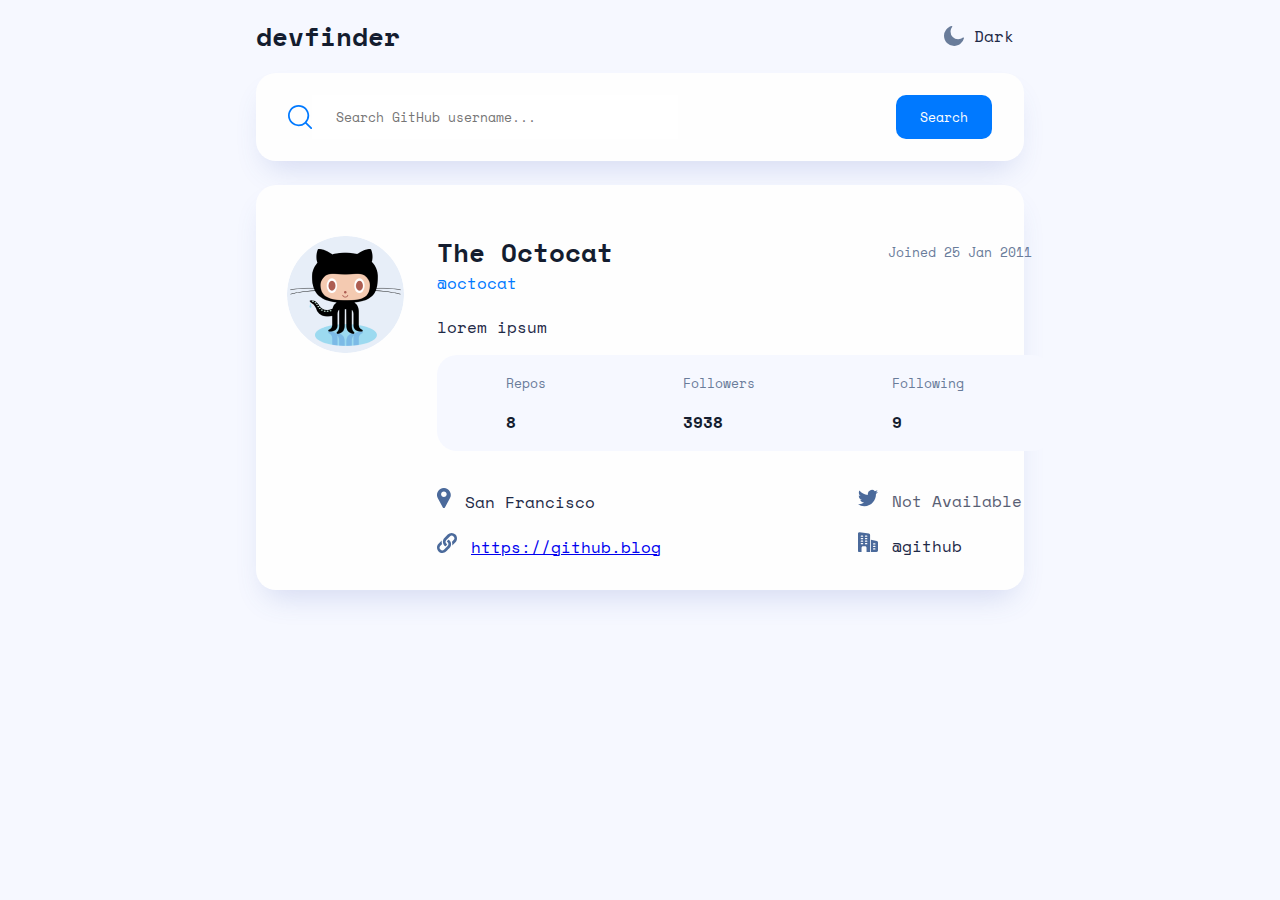
==== index.html @ a9caece4 "organizando pastas" ====
<!DOCTYPE html>
<html lang="en">
<head>
  <meta charset="UTF-8">
  <meta name="viewport" content="width=device-width, initial-scale=1.0">

  <link rel="icon" type="image/png" sizes="32x32" href="./assets/favicon-32x32.png">
  
  <title>Frontend Mentor | GitHub user search app</title>
  <link rel="stylesheet" href="css/style.css">
  <link rel="stylesheet" href="css/dark-theme.css">
  <link rel="stylesheet" href="css/media.css">
  
</head>
<body>

  <header>
    <div class="cabecalho">
      <div class="title">
        <h1 class="letter-icon">devfinder</h1>
      </div>
      <div id="mode">
        <svg width="20" height="20" xmlns="http://www.w3.org/2000/svg"><path d="M19.513 11.397a.701.701 0 00-.588.128 7.496 7.496 0 01-2.276 1.336 7.101 7.101 0 01-2.583.462 7.505 7.505 0 01-5.32-2.209 7.568 7.568 0 01-2.199-5.342c0-.873.154-1.72.41-2.49a6.904 6.904 0 011.227-2.21.657.657 0 00-.102-.924.701.701 0 00-.589-.128C5.32.61 3.427 1.92 2.072 3.666A10.158 10.158 0 000 9.83c0 2.8 1.125 5.342 2.967 7.19a10.025 10.025 0 007.16 2.98c2.353 0 4.527-.822 6.266-2.183a10.13 10.13 0 003.58-5.624.623.623 0 00-.46-.796z" fill="#697C9A" fill-rule="nonzero"/></svg>
        <span class="theme letter-icon" id='theme'>Dark</span>
      </div>
    </div>
    <nav>
      <svg height="24" width="25" xmlns="http://www.w3.org/2000/svg"><path d="M10.609 0c5.85 0 10.608 4.746 10.608 10.58 0 2.609-.952 5-2.527 6.847l5.112 5.087a.87.87 0 01-1.227 1.233l-5.118-5.093a10.58 10.58 0 01-6.848 2.505C4.759 21.16 0 16.413 0 10.58 0 4.747 4.76 0 10.609 0zm0 1.74c-4.891 0-8.87 3.965-8.87 8.84 0 4.874 3.979 8.84 8.87 8.84a8.855 8.855 0 006.213-2.537l.04-.047a.881.881 0 01.058-.053 8.786 8.786 0 002.558-6.203c0-4.875-3.979-8.84-8.87-8.84z" fill="#0079ff"/></svg>
      <form action="">
        <input type="text" placeholder="Search GitHub username..." class="input" name="name" id="name" autocomplete="off">
        <div class="search">
          <div id="result"></div>
        <input type="submit" value="Search" class="btn">
        </div>
      </form>
    </nav>
  </header>

  <main>
    <div class="image">
      <img id="image" src="./assets/Oval.png">
    </div>
    <div class="general">
      <div class="name-join_field">
        <h1 id="user" class="name letter-icon">The Octocat</h1>
        <h4 id="join" class="letter-icon">Joined 25 Jan 2011</h4>
      </div>
      <h3 id="nick" class="nick">@octocat</h3>
      <p id="bio" class="letter-icon">lorem ipsum</p>
      <div class="infos_field">
        <div>
          <h4 class="letter-icon">Repos</h4>
          <span id="repos" class="number letter-icon">8</span>
        </div>
        <div>
          <h4 class="letter-icon">Followers</h4>
          <span id="followers" class="number letter-icon">3938</span>
        </div>
        <div>
          <h4 class="letter-icon">Following</h4>
          <span id="following" class="number letter-icon">9</span>
        </div>
      </div>
      <div class="local_field">
        <div class="first-column">
          <div class="info">
            <span><svg height="20" width="14" xmlns="http://www.w3.org/2000/svg"><path d="M12.797 3.425C11.584 1.33 9.427.05 7.03.002a7.483 7.483 0 00-.308 0C4.325.05 2.17 1.33.955 3.425a6.963 6.963 0 00-.09 6.88l4.959 9.077.007.012c.218.38.609.606 1.045.606.437 0 .828-.226 1.046-.606l.007-.012 4.96-9.077a6.963 6.963 0 00-.092-6.88zm-5.92 5.638c-1.552 0-2.813-1.262-2.813-2.813s1.261-2.812 2.812-2.812S9.69 4.699 9.69 6.25 8.427 9.063 6.876 9.063z" fill="#4b6a9b"/></svg></span>
            <span id="city" class="letter-icon">San Francisco</span>
          </div>
          <div class="info">
            <span><svg height="20" width="20" xmlns="http://www.w3.org/2000/svg"><g fill="#4b6a9b"><path d="M7.404 5.012c-2.355 2.437-1.841 6.482.857 8.273.089.06.207.048.283-.027.568-.555 1.049-1.093 1.47-1.776a.213.213 0 00-.084-.3A2.743 2.743 0 018.878 10.1a2.64 2.64 0 01-.223-1.803c.168-.815 1.043-1.573 1.711-2.274l-.004-.002 2.504-2.555a2.568 2.568 0 013.648-.019 2.6 2.6 0 01.037 3.666l-1.517 1.56a.266.266 0 00-.06.273c.35 1.012.435 2.44.201 3.519-.006.03.031.05.053.028l3.228-3.295c2.062-2.105 2.044-5.531-.04-7.615a5.416 5.416 0 00-7.691.04L7.417 4.998l-.013.014z"/><path d="M13.439 13.75a.401.401 0 00.006-.003c.659-1.204.788-2.586.48-3.933l-.002.002-.001-.001a5.434 5.434 0 00-2.19-3.124.3.3 0 00-.333.015c-.553.448-1.095 1.021-1.452 1.754a.243.243 0 00.096.317c.415.24.79.593 1.04 1.061h.001c.196.33.388.958.263 1.632-.116.894-1.019 1.714-1.736 2.453-.546.559-1.935 1.974-2.49 2.542a2.6 2.6 0 01-3.666.037 2.6 2.6 0 01-.038-3.666l1.521-1.564A.266.266 0 005 11.004c-.338-1.036-.43-2.432-.217-3.51.006-.03-.031-.049-.053-.027l-3.179 3.245c-2.083 2.126-2.066 5.588.04 7.693 2.125 2.083 5.57 2.048 7.653-.078.723-.81 3.821-3.678 4.195-4.577z"/></g></svg></span>
            <span><a id="site" href="https://github.blog" class="letter-icon">https://github.blog</a></span>
          </div>
        </div>
        <div class="second-column">
          <div class="info">
            <span><svg height="18" width="20" xmlns="http://www.w3.org/2000/svg"><path d="M20 2.799a8.549 8.549 0 01-2.363.647 4.077 4.077 0 001.804-2.266 8.194 8.194 0 01-2.6.993A4.099 4.099 0 009.75 4.977c0 .324.027.637.095.934-3.409-.166-6.425-1.8-8.452-4.288a4.128 4.128 0 00-.56 2.072c0 1.42.73 2.679 1.82 3.408A4.05 4.05 0 01.8 6.598v.045a4.119 4.119 0 003.285 4.028 4.092 4.092 0 01-1.075.135c-.263 0-.528-.015-.776-.07.531 1.624 2.038 2.818 3.831 2.857A8.239 8.239 0 01.981 15.34 7.68 7.68 0 010 15.285a11.543 11.543 0 006.29 1.84c7.545 0 11.67-6.25 11.67-11.667 0-.182-.006-.357-.015-.53A8.18 8.18 0 0020 2.798z" fill="#4b6a9b"/></svg></span>
            <span id="twitter" class="opacity letter-icon">Not Available</span>
          </div>
          <div class="info">
            <span><svg height="20" width="20" xmlns="http://www.w3.org/2000/svg"><g fill="#4b6a9b"><path d="M10.858 1.558L1.7.167A1.477 1.477 0 00.517.492 1.49 1.49 0 000 1.608v17.559c0 .458.375.833.833.833h2.709v-4.375c0-.808.65-1.458 1.458-1.458h2.083c.809 0 1.459.65 1.459 1.458V20h3.541V3a1.46 1.46 0 00-1.225-1.442zM4.583 12.292h-1.25a.625.625 0 010-1.25h1.25a.625.625 0 010 1.25zm0-2.5h-1.25a.625.625 0 010-1.25h1.25a.625.625 0 010 1.25zm0-2.5h-1.25a.625.625 0 010-1.25h1.25a.625.625 0 010 1.25zm0-2.5h-1.25a.625.625 0 010-1.25h1.25a.625.625 0 010 1.25zm4.167 7.5H7.5a.625.625 0 010-1.25h1.25a.625.625 0 010 1.25zm0-2.5H7.5a.625.625 0 010-1.25h1.25a.625.625 0 010 1.25zm0-2.5H7.5a.625.625 0 010-1.25h1.25a.625.625 0 010 1.25zm0-2.5H7.5a.625.625 0 010-1.25h1.25a.625.625 0 010 1.25zM18.85 9.035l-5.933-1.242V20h5.625A1.46 1.46 0 0020 18.542V10.46c0-.688-.47-1.274-1.15-1.425zM16.875 17.5h-1.25a.625.625 0 010-1.25h1.25a.625.625 0 010 1.25zm0-2.5h-1.25a.625.625 0 010-1.25h1.25a.625.625 0 010 1.25zm0-2.5h-1.25a.625.625 0 010-1.25h1.25a.625.625 0 010 1.25z"/></g></svg></span>
            <span id="company" class="letter-icon">@github</span>
          </div>
        </div>
      </div>
    </div>
  </main>

  <script src="js/main.js"></script>
</body>
</html>
---- css/style.css ----
@import url('https://fonts.googleapis.com/css2?family=Space+Mono:wght@400;700&display=swap');

:root {
  --main-typography: 'Space Mono', monospace;
  --medium-blue: #4B6A9B;
  --light-blue: #0079FF;
  --second-blue: #697C9A;
  --dark-blue: #2B3442;
  --transparent-blue: #F6F8FF;
  --white: #FEFEFE;
  --red: #F74646
}

body {
  display: flex;
  flex-direction: column;
  justify-content: center;
  align-items: center;
  background-color: var(--transparent-blue);
  margin: 0 auto;
}

header {
  width: 60%;
}

.cabecalho {
  display: flex;
  justify-content: space-between;
  align-items: center;
}

.theme {
  cursor: pointer;
  margin-left: 10px;
}

#mode {
  display: flex;
  justify-content: center;
  align-items: center;
}

nav {
  display: flex;
  background-color: var(--white);
  padding: 22px 32px 22px 32px;
  border-radius: 20px;
  align-items: center;
  box-shadow: 0 16px 30px -10px rgba(70, 96, 187, 0.2);
}

main {
  display: grid;
  grid-template-columns: 150px auto;
  background-color: var(--white);
  margin-top: 24px;
  width: calc(60% - 62px);
  padding: 31px;
  border-radius: 20px;
  box-shadow: 0 16px 30px -10px rgba(70, 96, 187, 0.2);
}

.image {
  width: 117px;
  height: 117px;
  margin-top: 20px;
}

img {
  width: 100%;
  border-radius: 50%;
}

.name-join_field {
  display: flex;
  justify-content: space-between;
  align-items: center;
}

.opacity {
  opacity: 0.75;
}

#join {
  margin-bottom: 0px;
}

h1, h2, h3, h4, .btn, .input, p, span {
  font-family: var(--main-typography);
}

h1 {
  font-size: 26px;
  line-height: 38px;
  color: var(--dark-blue);
}

h2 {
  font-size: 22px;
  line-height: 33px;
  color: var(--dark-blue);
}

h3 {
  font-size: 16px;
  line-height: 24px;
  color: var(--light-blue);
}

h4 {
  font-size: 13px;
  line-height: 20px;
  color: var(--second-blue);
  font-weight: 15;
}

.name {
  margin-bottom: 0px;
}

.nick {
  margin-top: 0px;
  margin-bottom: 20px;
  font-weight: 400;
}

p {
  color: var(--medium-blue);
  width: 595px;
}

span {
  color: var(--medium-blue);
}

.number {
  color: var(--dark-blue);
  font-weight: bold;
}

.infos_field {
  display: flex;
  justify-content: space-around;
  background-color: var(--transparent-blue);
  width: 100%;
  padding: 0px 20px 17px 0px;
  border-radius: 20px
}

.input {
  border: none;
  padding-left: 24px;
  width: 50%;
}

form {
  width: 100%;
  display: flex;
  justify-content: space-between;
}

textarea:focus, input:focus, select:focus {
  box-shadow: 0 0 0 0;
  border: 0 none;
  outline: 0;
} 

.btn {
  border: none;
  background-color: var(--light-blue);
  color: var(--white);
  padding: 12px 24px;
  border-radius: 10px;
}

.btn:hover {
  cursor: pointer;
}

#result {
  display: inline-block;
  color: var(--red);
  font-family: var(--main-typography);
  margin-right: 24px;
  font-size: 15px;
}

.local_field {
  width: auto;
  display: flex;
  justify-content: space-between;
  align-items: center;
  margin-top: 18px;
}

.info {
  margin-top: 19px;
}

span {
  margin-right: 10px;
}
---- css/dark-theme.css ----
:root {
  --dark-blue: #141D2F;
  --medium-blue: #1E2A47;
  --light-blue: #0079FF
}

.ligth-theme-login {
  color: var(--light-blue);
}

.dark-theme-body {
  background-color: var(--dark-blue);
}

.dark-theme-main-nav {
  background-color: var(--medium-blue);
}

.dark-theme-icons-letter {
  color: #FFFFFF;
}

.letter-icon::placeholder {
  color: var(--medium-blue);
}
---- css/media.css ----
@media screen and (min-width: 481px) and (max-width: 767px) {
  header {
    width: 90%;
  }

  main {
    display: unset;
    width: 80%;
  }

  .local_field {
    flex-direction: column;
    align-items: self-start;
  }

  p {
    width: auto;
  }

  #result {
    display: block;
    margin-left: 20px;
  }

  .search {
    display: flex;
  }
}
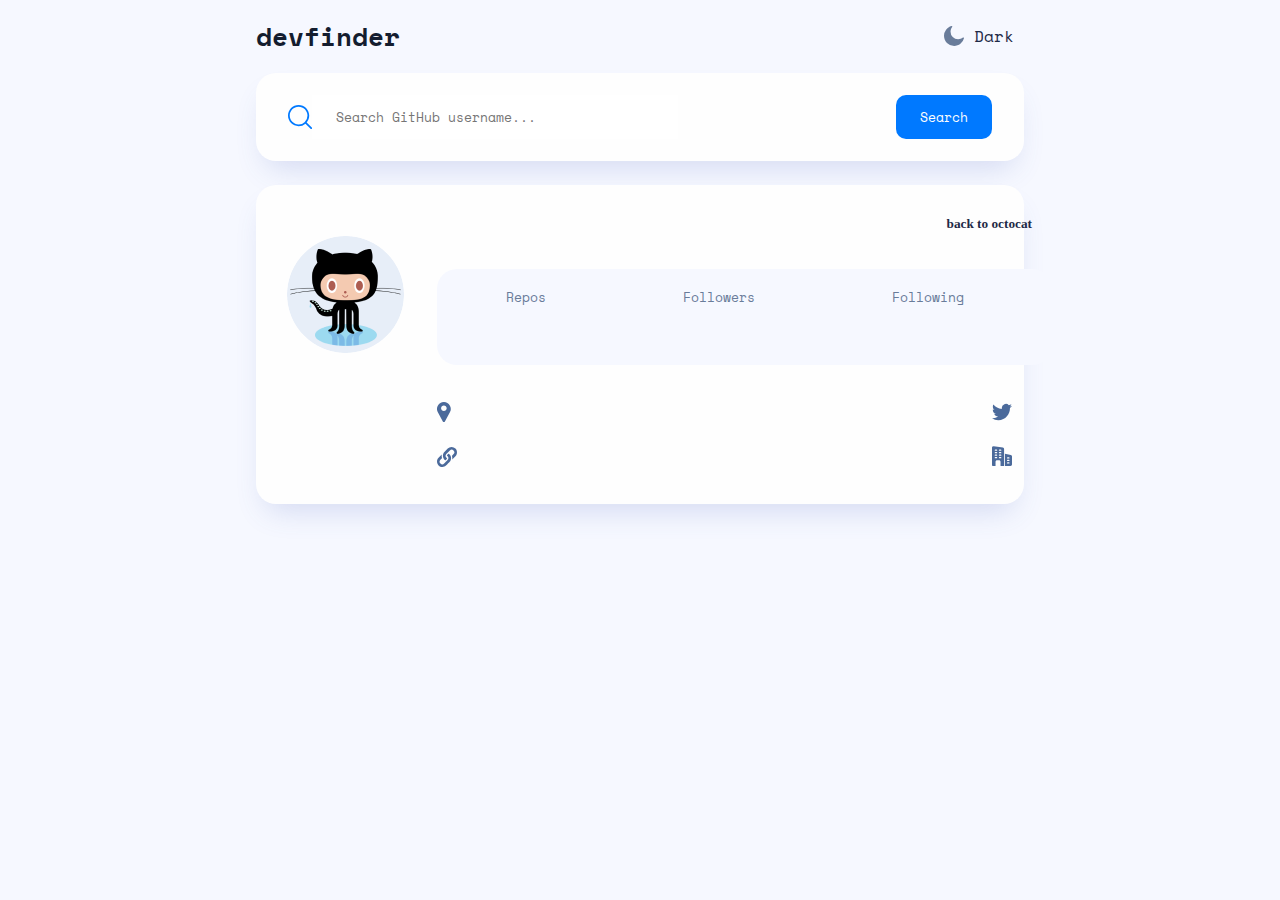
==== commit a466d58f: "adiciona funcionalidade de voltar à página inicial" ====
--- a/index.html
+++ b/index.html
@@ -41,45 +41,48 @@
       <img id="image" src="./assets/Oval.png">
     </div>
     <div class="general">
+      <div class="back">
+        <h5><a id="back">back to octocat</a></h5>
+      </div>
       <div class="name-join_field">
-        <h1 id="user" class="name letter-icon">The Octocat</h1>
-        <h4 id="join" class="letter-icon">Joined 25 Jan 2011</h4>
+        <h1 id="user" class="name letter-icon"></h1>
+        <h4 id="join" class="letter-icon"></h4>
       </div>
-      <h3 id="nick" class="nick">@octocat</h3>
-      <p id="bio" class="letter-icon">lorem ipsum</p>
+      <h3 id="nick" class="nick"></h3>
+      <p id="bio" class="letter-icon"></p>
       <div class="infos_field">
         <div>
           <h4 class="letter-icon">Repos</h4>
-          <span id="repos" class="number letter-icon">8</span>
+          <span id="repos" class="number letter-icon"></span>
         </div>
         <div>
           <h4 class="letter-icon">Followers</h4>
-          <span id="followers" class="number letter-icon">3938</span>
+          <span id="followers" class="number letter-icon"></span>
         </div>
         <div>
           <h4 class="letter-icon">Following</h4>
-          <span id="following" class="number letter-icon">9</span>
+          <span id="following" class="number letter-icon"></span>
         </div>
       </div>
       <div class="local_field">
         <div class="first-column">
           <div class="info">
             <span><svg height="20" width="14" xmlns="http://www.w3.org/2000/svg"><path d="M12.797 3.425C11.584 1.33 9.427.05 7.03.002a7.483 7.483 0 00-.308 0C4.325.05 2.17 1.33.955 3.425a6.963 6.963 0 00-.09 6.88l4.959 9.077.007.012c.218.38.609.606 1.045.606.437 0 .828-.226 1.046-.606l.007-.012 4.96-9.077a6.963 6.963 0 00-.092-6.88zm-5.92 5.638c-1.552 0-2.813-1.262-2.813-2.813s1.261-2.812 2.812-2.812S9.69 4.699 9.69 6.25 8.427 9.063 6.876 9.063z" fill="#4b6a9b"/></svg></span>
-            <span id="city" class="letter-icon">San Francisco</span>
+            <span id="city" class="letter-icon"></span>
           </div>
           <div class="info">
             <span><svg height="20" width="20" xmlns="http://www.w3.org/2000/svg"><g fill="#4b6a9b"><path d="M7.404 5.012c-2.355 2.437-1.841 6.482.857 8.273.089.06.207.048.283-.027.568-.555 1.049-1.093 1.47-1.776a.213.213 0 00-.084-.3A2.743 2.743 0 018.878 10.1a2.64 2.64 0 01-.223-1.803c.168-.815 1.043-1.573 1.711-2.274l-.004-.002 2.504-2.555a2.568 2.568 0 013.648-.019 2.6 2.6 0 01.037 3.666l-1.517 1.56a.266.266 0 00-.06.273c.35 1.012.435 2.44.201 3.519-.006.03.031.05.053.028l3.228-3.295c2.062-2.105 2.044-5.531-.04-7.615a5.416 5.416 0 00-7.691.04L7.417 4.998l-.013.014z"/><path d="M13.439 13.75a.401.401 0 00.006-.003c.659-1.204.788-2.586.48-3.933l-.002.002-.001-.001a5.434 5.434 0 00-2.19-3.124.3.3 0 00-.333.015c-.553.448-1.095 1.021-1.452 1.754a.243.243 0 00.096.317c.415.24.79.593 1.04 1.061h.001c.196.33.388.958.263 1.632-.116.894-1.019 1.714-1.736 2.453-.546.559-1.935 1.974-2.49 2.542a2.6 2.6 0 01-3.666.037 2.6 2.6 0 01-.038-3.666l1.521-1.564A.266.266 0 005 11.004c-.338-1.036-.43-2.432-.217-3.51.006-.03-.031-.049-.053-.027l-3.179 3.245c-2.083 2.126-2.066 5.588.04 7.693 2.125 2.083 5.57 2.048 7.653-.078.723-.81 3.821-3.678 4.195-4.577z"/></g></svg></span>
-            <span><a id="site" href="https://github.blog" class="letter-icon">https://github.blog</a></span>
+            <span><a id="site" class="letter-icon"></a></span>
           </div>
         </div>
         <div class="second-column">
           <div class="info">
             <span><svg height="18" width="20" xmlns="http://www.w3.org/2000/svg"><path d="M20 2.799a8.549 8.549 0 01-2.363.647 4.077 4.077 0 001.804-2.266 8.194 8.194 0 01-2.6.993A4.099 4.099 0 009.75 4.977c0 .324.027.637.095.934-3.409-.166-6.425-1.8-8.452-4.288a4.128 4.128 0 00-.56 2.072c0 1.42.73 2.679 1.82 3.408A4.05 4.05 0 01.8 6.598v.045a4.119 4.119 0 003.285 4.028 4.092 4.092 0 01-1.075.135c-.263 0-.528-.015-.776-.07.531 1.624 2.038 2.818 3.831 2.857A8.239 8.239 0 01.981 15.34 7.68 7.68 0 010 15.285a11.543 11.543 0 006.29 1.84c7.545 0 11.67-6.25 11.67-11.667 0-.182-.006-.357-.015-.53A8.18 8.18 0 0020 2.798z" fill="#4b6a9b"/></svg></span>
-            <span id="twitter" class="opacity letter-icon">Not Available</span>
+            <span id="twitter" class="opacity letter-icon"></span>
           </div>
           <div class="info">
             <span><svg height="20" width="20" xmlns="http://www.w3.org/2000/svg"><g fill="#4b6a9b"><path d="M10.858 1.558L1.7.167A1.477 1.477 0 00.517.492 1.49 1.49 0 000 1.608v17.559c0 .458.375.833.833.833h2.709v-4.375c0-.808.65-1.458 1.458-1.458h2.083c.809 0 1.459.65 1.459 1.458V20h3.541V3a1.46 1.46 0 00-1.225-1.442zM4.583 12.292h-1.25a.625.625 0 010-1.25h1.25a.625.625 0 010 1.25zm0-2.5h-1.25a.625.625 0 010-1.25h1.25a.625.625 0 010 1.25zm0-2.5h-1.25a.625.625 0 010-1.25h1.25a.625.625 0 010 1.25zm0-2.5h-1.25a.625.625 0 010-1.25h1.25a.625.625 0 010 1.25zm4.167 7.5H7.5a.625.625 0 010-1.25h1.25a.625.625 0 010 1.25zm0-2.5H7.5a.625.625 0 010-1.25h1.25a.625.625 0 010 1.25zm0-2.5H7.5a.625.625 0 010-1.25h1.25a.625.625 0 010 1.25zm0-2.5H7.5a.625.625 0 010-1.25h1.25a.625.625 0 010 1.25zM18.85 9.035l-5.933-1.242V20h5.625A1.46 1.46 0 0020 18.542V10.46c0-.688-.47-1.274-1.15-1.425zM16.875 17.5h-1.25a.625.625 0 010-1.25h1.25a.625.625 0 010 1.25zm0-2.5h-1.25a.625.625 0 010-1.25h1.25a.625.625 0 010 1.25zm0-2.5h-1.25a.625.625 0 010-1.25h1.25a.625.625 0 010 1.25z"/></g></svg></span>
-            <span id="company" class="letter-icon">@github</span>
+            <span id="company" class="letter-icon"></span>
           </div>
         </div>
       </div>
--- a/css/style.css
+++ b/css/style.css
@@ -61,6 +61,16 @@
   box-shadow: 0 16px 30px -10px rgba(70, 96, 187, 0.2);
 }
 
+.back h5{
+  margin: 0;
+  text-align: end;
+}
+
+.back h5 a {
+  cursor: pointer;
+  color: var(--medium-blue);
+}
+
 .image {
   width: 117px;
   height: 117px;
--- a/css/media.css
+++ b/css/media.css
@@ -1,11 +1,21 @@
-@media screen and (min-width: 481px) and (max-width: 767px) {
+@media screen and (min-width: 360px) and (max-width: 767px) {
+  body {
+    box-sizing: border-box;
+  }
+
   header {
-    width: 90%;
+    width: 80%;
   }
 
   main {
     display: unset;
     width: 80%;
+    box-sizing: border-box;
+  }
+
+  .name-join_field {
+    flex-direction: column;
+    align-items: self-start;
   }
 
   .local_field {
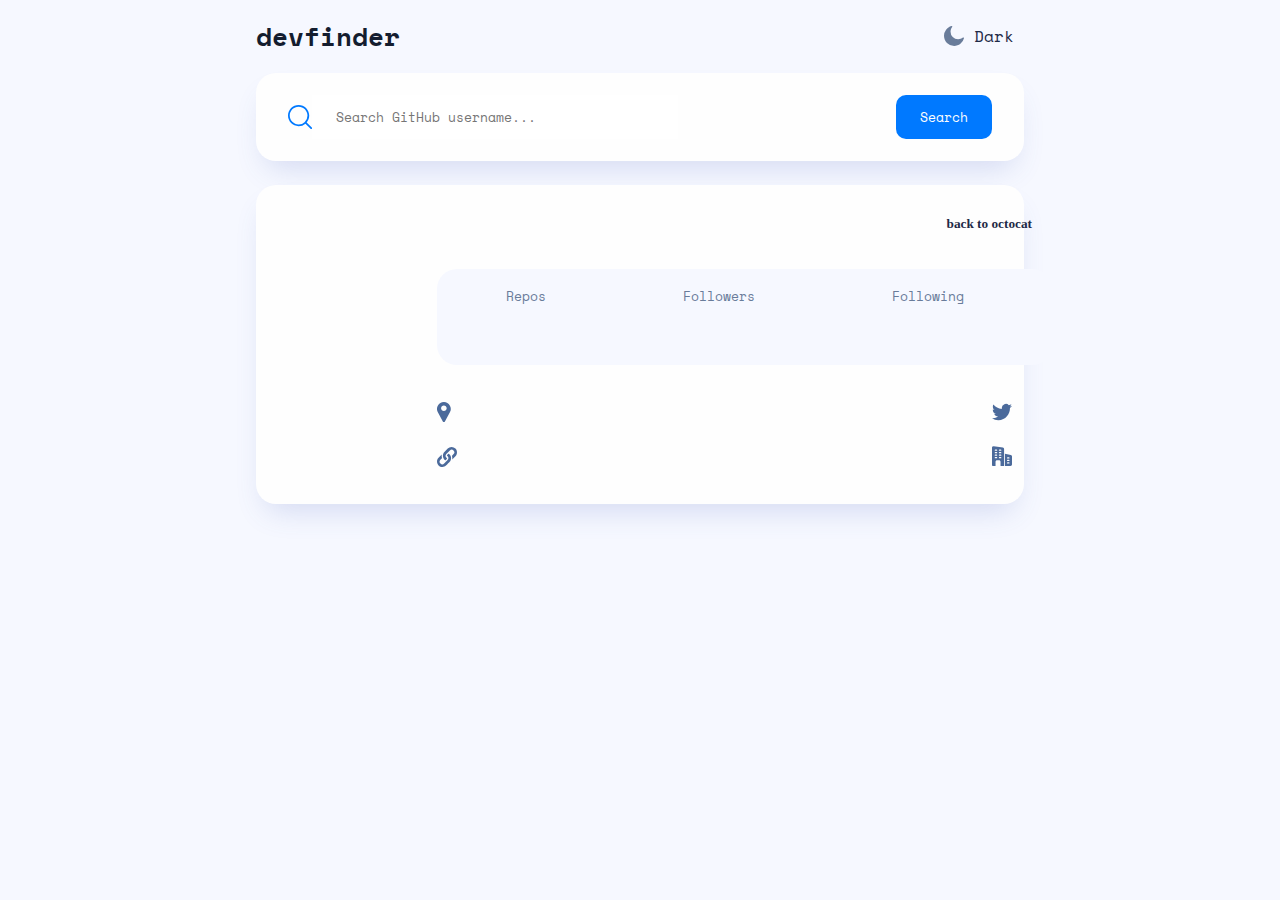
==== commit b81b8f3c: "formatando botão de voltar e limpando o formulário" ====
--- a/index.html
+++ b/index.html
@@ -38,15 +38,17 @@
 
   <main>
     <div class="image">
-      <img id="image" src="./assets/Oval.png">
+      <img id="image">
     </div>
     <div class="general">
-      <div class="back">
-        <h5><a id="back">back to octocat</a></h5>
-      </div>
-      <div class="name-join_field">
-        <h1 id="user" class="name letter-icon"></h1>
-        <h4 id="join" class="letter-icon"></h4>
+      <div class="back-right">
+        <div class="name_field">
+          <h1 id="user" class="name letter-icon"></h1>
+        </div>
+        <div class="back">
+          <h5><a id="back">back to octocat</a></h5>
+          <h4 id="join" class="letter-icon"></h4>
+        </div>
       </div>
       <h3 id="nick" class="nick"></h3>
       <p id="bio" class="letter-icon"></p>
--- a/css/style.css
+++ b/css/style.css
@@ -61,6 +61,11 @@
   box-shadow: 0 16px 30px -10px rgba(70, 96, 187, 0.2);
 }
 
+.back-right {
+  display: flex;
+  justify-content: space-between;
+}
+
 .back h5{
   margin: 0;
   text-align: end;
@@ -82,10 +87,10 @@
   border-radius: 50%;
 }
 
-.name-join_field {
-  display: flex;
-  justify-content: space-between;
-  align-items: center;
+.name_field {
+  display: flex;
+  justify-content: space-between;
+  flex-direction: column;
 }
 
 .opacity {
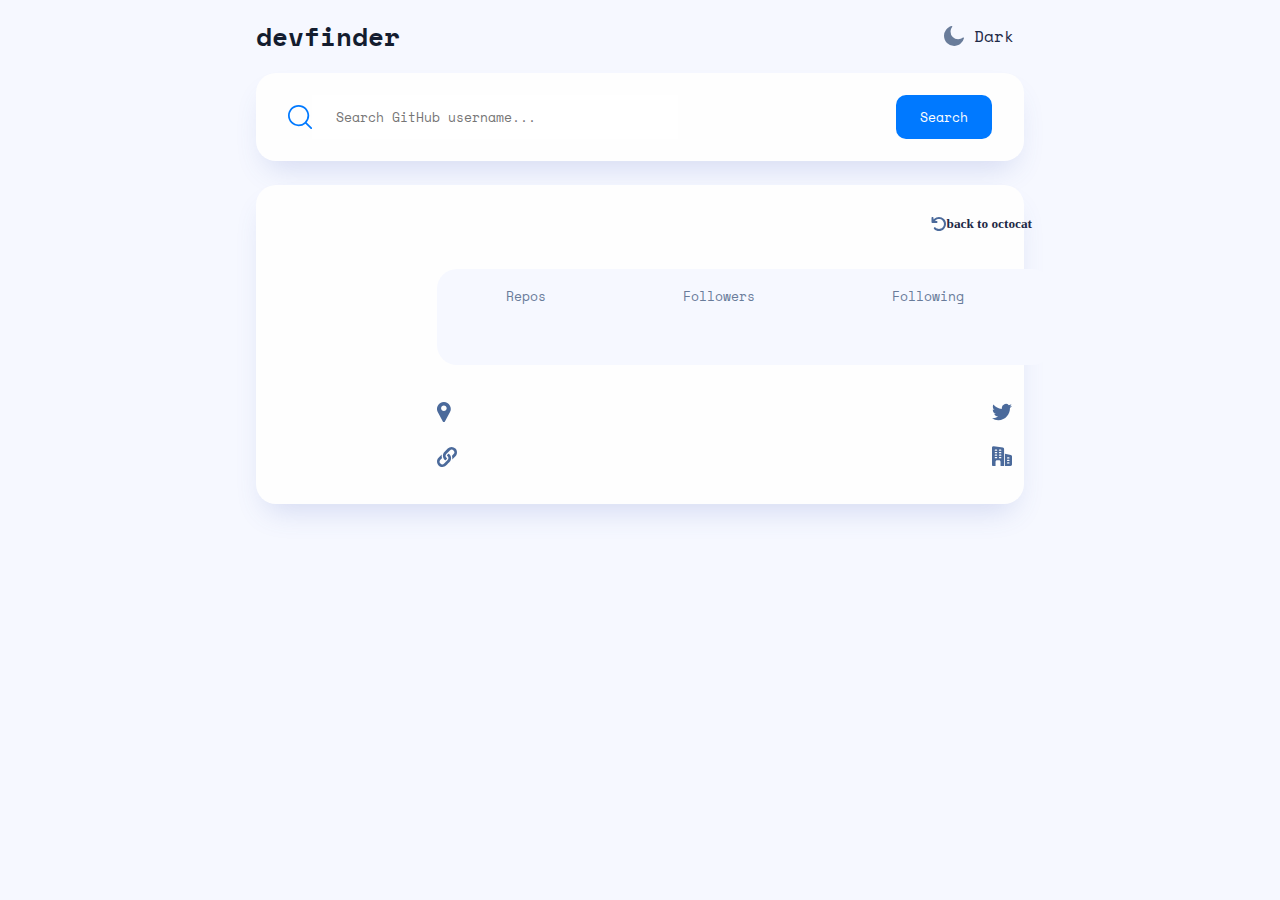
==== commit 99882440: "adicionando seta" ====
--- a/index.html
+++ b/index.html
@@ -46,7 +46,10 @@
           <h1 id="user" class="name letter-icon"></h1>
         </div>
         <div class="back">
-          <h5><a id="back">back to octocat</a></h5>
+          <div class="back-icon">
+            <svg xmlns="http://www.w3.org/2000/svg" height="1em" viewBox="0 0 512 512"><!--! Font Awesome Free 6.4.0 by @fontawesome - https://fontawesome.com License - https://fontawesome.com/license (Commercial License) Copyright 2023 Fonticons, Inc. --><path d="M125.7 160H176c17.7 0 32 14.3 32 32s-14.3 32-32 32H48c-17.7 0-32-14.3-32-32V64c0-17.7 14.3-32 32-32s32 14.3 32 32v51.2L97.6 97.6c87.5-87.5 229.3-87.5 316.8 0s87.5 229.3 0 316.8s-229.3 87.5-316.8 0c-12.5-12.5-12.5-32.8 0-45.3s32.8-12.5 45.3 0c62.5 62.5 163.8 62.5 226.3 0s62.5-163.8 0-226.3s-163.8-62.5-226.3 0L125.7 160z" fill="#4b6a9b"/></svg>
+            <h5><a id="back">back to octocat</a></h5>
+          </div>
           <h4 id="join" class="letter-icon"></h4>
         </div>
       </div>
--- a/css/style.css
+++ b/css/style.css
@@ -61,6 +61,11 @@
   box-shadow: 0 16px 30px -10px rgba(70, 96, 187, 0.2);
 }
 
+.back-icon {
+  display: flex;
+  justify-content: space-evenly;
+}
+
 .back-right {
   display: flex;
   justify-content: space-between;
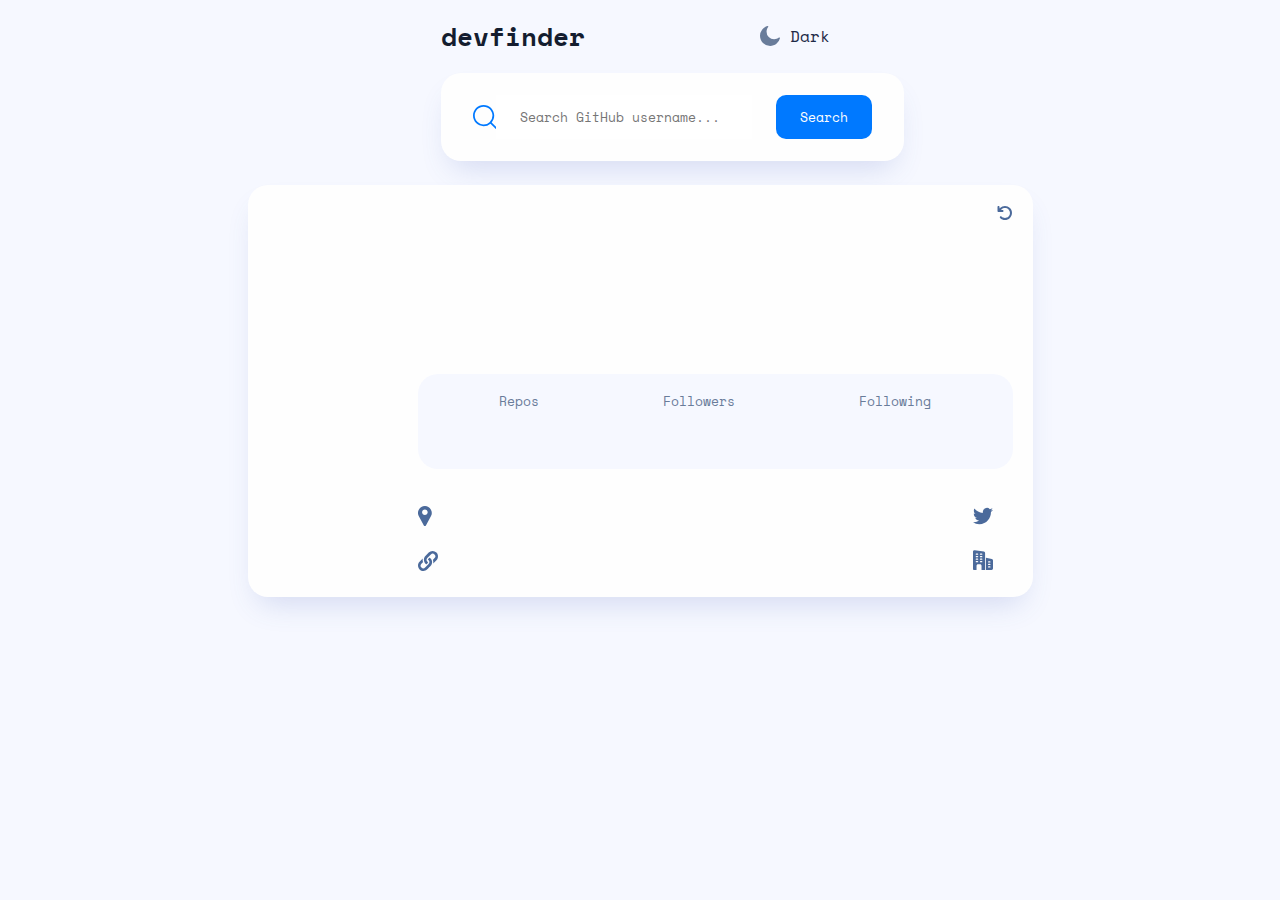
==== commit 521f13e5: "adicionando display grid e configurando responsividade" ====
--- a/index.html
+++ b/index.html
@@ -37,23 +37,20 @@
   </header>
 
   <main>
-    <div class="image">
-      <img id="image">
-    </div>
     <div class="general">
+      <div class="image">
+        <img id="image">
+      </div>
       <div class="back-right">
-        <div class="name_field">
-          <h1 id="user" class="name letter-icon"></h1>
+        <h1 id="user" class="name letter-icon"></h1>
+        <h3 id="nick" class="nick"></h3>
+        <div class="back-icon">
+          <a id="back">
+            <svg xmlns="http://www.w3.org/2000/svg" height="1em" viewBox="0 0 512 512"><!--! Font Awesome Free 6.4.0 by @fontawesome - https://fontawesome.com License - https://fontawesome.com/license (Commercial License) Copyright 2023 Fonticons, Inc. --><path d="M125.7 160H176c17.7 0 32 14.3 32 32s-14.3 32-32 32H48c-17.7 0-32-14.3-32-32V64c0-17.7 14.3-32 32-32s32 14.3 32 32v51.2L97.6 97.6c87.5-87.5 229.3-87.5 316.8 0s87.5 229.3 0 316.8s-229.3 87.5-316.8 0c-12.5-12.5-12.5-32.8 0-45.3s32.8-12.5 45.3 0c62.5 62.5 163.8 62.5 226.3 0s62.5-163.8 0-226.3s-163.8-62.5-226.3 0L125.7 160z" fill="#4b6a9b"/></svg>
+          </a>
         </div>
-        <div class="back">
-          <div class="back-icon">
-            <svg xmlns="http://www.w3.org/2000/svg" height="1em" viewBox="0 0 512 512"><!--! Font Awesome Free 6.4.0 by @fontawesome - https://fontawesome.com License - https://fontawesome.com/license (Commercial License) Copyright 2023 Fonticons, Inc. --><path d="M125.7 160H176c17.7 0 32 14.3 32 32s-14.3 32-32 32H48c-17.7 0-32-14.3-32-32V64c0-17.7 14.3-32 32-32s32 14.3 32 32v51.2L97.6 97.6c87.5-87.5 229.3-87.5 316.8 0s87.5 229.3 0 316.8s-229.3 87.5-316.8 0c-12.5-12.5-12.5-32.8 0-45.3s32.8-12.5 45.3 0c62.5 62.5 163.8 62.5 226.3 0s62.5-163.8 0-226.3s-163.8-62.5-226.3 0L125.7 160z" fill="#4b6a9b"/></svg>
-            <h5><a id="back">back to octocat</a></h5>
-          </div>
-          <h4 id="join" class="letter-icon"></h4>
-        </div>
+        <h4 id="join" class="letter-icon"></h4>
       </div>
-      <h3 id="nick" class="nick"></h3>
       <p id="bio" class="letter-icon"></p>
       <div class="infos_field">
         <div>
--- a/css/style.css
+++ b/css/style.css
@@ -21,7 +21,7 @@
 }
 
 header {
-  width: 60%;
+  width: auto;
 }
 
 .cabecalho {
@@ -50,41 +50,51 @@
   box-shadow: 0 16px 30px -10px rgba(70, 96, 187, 0.2);
 }
 
+.search {
+  display: flex;
+}
+
 main {
-  display: grid;
-  grid-template-columns: 150px auto;
   background-color: var(--white);
   margin-top: 24px;
-  width: calc(60% - 62px);
-  padding: 31px;
+  width: auto;
+  padding: 20px;
   border-radius: 20px;
   box-shadow: 0 16px 30px -10px rgba(70, 96, 187, 0.2);
 }
 
+.general {
+  display: grid;
+  grid-template-columns: 150px 1fr;
+  grid-template-rows: 1fr auto;
+}
+
+#back {
+  margin-left: 8px;
+  cursor: pointer;
+}
+
 .back-icon {
-  display: flex;
-  justify-content: space-evenly;
+  grid-row: 1/2;
+  grid-column: 2/3;
+  display: flex;
+  justify-content: end;
 }
 
 .back-right {
-  display: flex;
-  justify-content: space-between;
-}
-
-.back h5{
-  margin: 0;
-  text-align: end;
-}
-
-.back h5 a {
-  cursor: pointer;
-  color: var(--medium-blue);
+  display: grid;
+  grid-template-columns: 1fr 1fr;
+  grid-column: 2/3;
+  grid-row: 1/2;
 }
 
 .image {
   width: 117px;
   height: 117px;
   margin-top: 20px;
+  grid-column: 1/2;
+  grid-row: 1/2;
+  align-self: center;
 }
 
 img {
@@ -92,18 +102,18 @@
   border-radius: 50%;
 }
 
-.name_field {
-  display: flex;
-  justify-content: space-between;
-  flex-direction: column;
-}
-
 .opacity {
   opacity: 0.75;
 }
 
 #join {
+  grid-row: 4/5;
   margin-bottom: 0px;
+  margin-top: 0;
+}
+
+#bio {
+  grid-row: 2/3;
 }
 
 h1, h2, h3, h4, .btn, .input, p, span {
@@ -140,8 +150,8 @@
 }
 
 .nick {
+  grid-column: 1/3;
   margin-top: 0px;
-  margin-bottom: 20px;
   font-weight: 400;
 }
 
@@ -160,18 +170,24 @@
 }
 
 .infos_field {
+  grid-column: 1/3;
   display: flex;
   justify-content: space-around;
   background-color: var(--transparent-blue);
-  width: 100%;
-  padding: 0px 20px 17px 0px;
+  padding: 0px 20px 17px 20px;
   border-radius: 20px
+}
+
+.letter-icon {
+  grid-column: 1/3;
+  grid-row: 2/3;
+  align-self: self-end;
 }
 
 .input {
   border: none;
   padding-left: 24px;
-  width: 50%;
+  width: 100%;
 }
 
 form {
@@ -207,6 +223,7 @@
 }
 
 .local_field {
+  grid-column: 1/3;
   width: auto;
   display: flex;
   justify-content: space-between;
--- a/css/media.css
+++ b/css/media.css
@@ -1,27 +1,4 @@
 @media screen and (min-width: 360px) and (max-width: 767px) {
-  body {
-    box-sizing: border-box;
-  }
-
-  header {
-    width: 80%;
-  }
-
-  main {
-    display: unset;
-    width: 80%;
-    box-sizing: border-box;
-  }
-
-  .name-join_field {
-    flex-direction: column;
-    align-items: self-start;
-  }
-
-  .local_field {
-    flex-direction: column;
-    align-items: self-start;
-  }
 
   p {
     width: auto;
@@ -35,4 +12,61 @@
   .search {
     display: flex;
   }
+
+  .local_field {
+    flex-direction: column;
+    align-items: flex-start;
+  }
+}
+
+@media screen and (min-width: 768px) and (max-width: 1024px) {
+  p {
+    width: auto;
+  }
+
+  #result {
+    display: block;
+    margin-left: 20px;
+  }
+
+  .search {
+    display: flex;
+  }
+
+  .back-icon {
+    grid-row: 1/2;
+    grid-column: 2/3;
+    display: flex;
+    justify-content: end;
+    align-items: start;
+  }
+}
+
+@media screen and (min-width: 1025px) {
+  nav {
+    width: 100%;
+  }
+  
+  main {
+    width: auto;
+  }
+
+  #bio {
+    grid-column: 2/3;
+  }
+
+  .infos_field {
+    grid-column: 2/3;
+  }
+
+  .local_field {
+    grid-column: 2/3;
+  }
+
+  #join {
+    grid-row: 2/3;
+    grid-column: 2/3;
+    justify-self: end;
+
+  }
 }